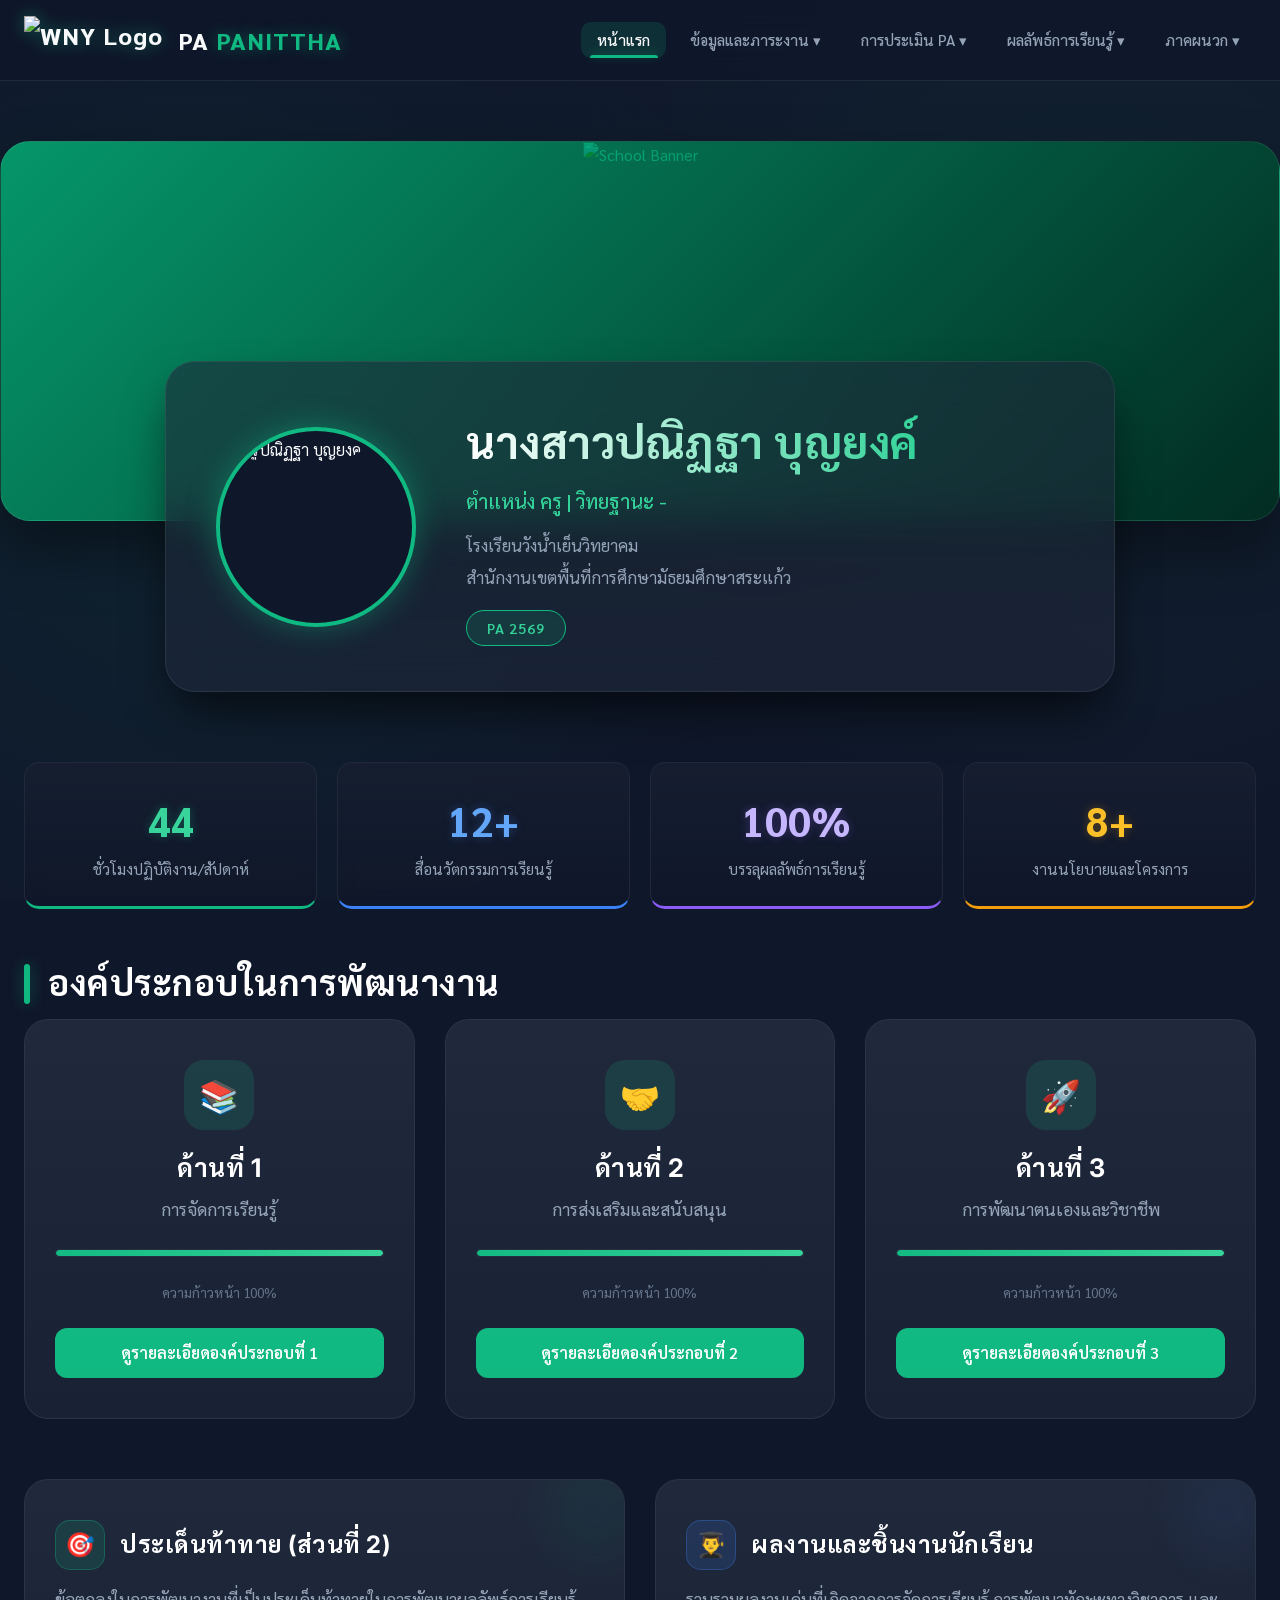
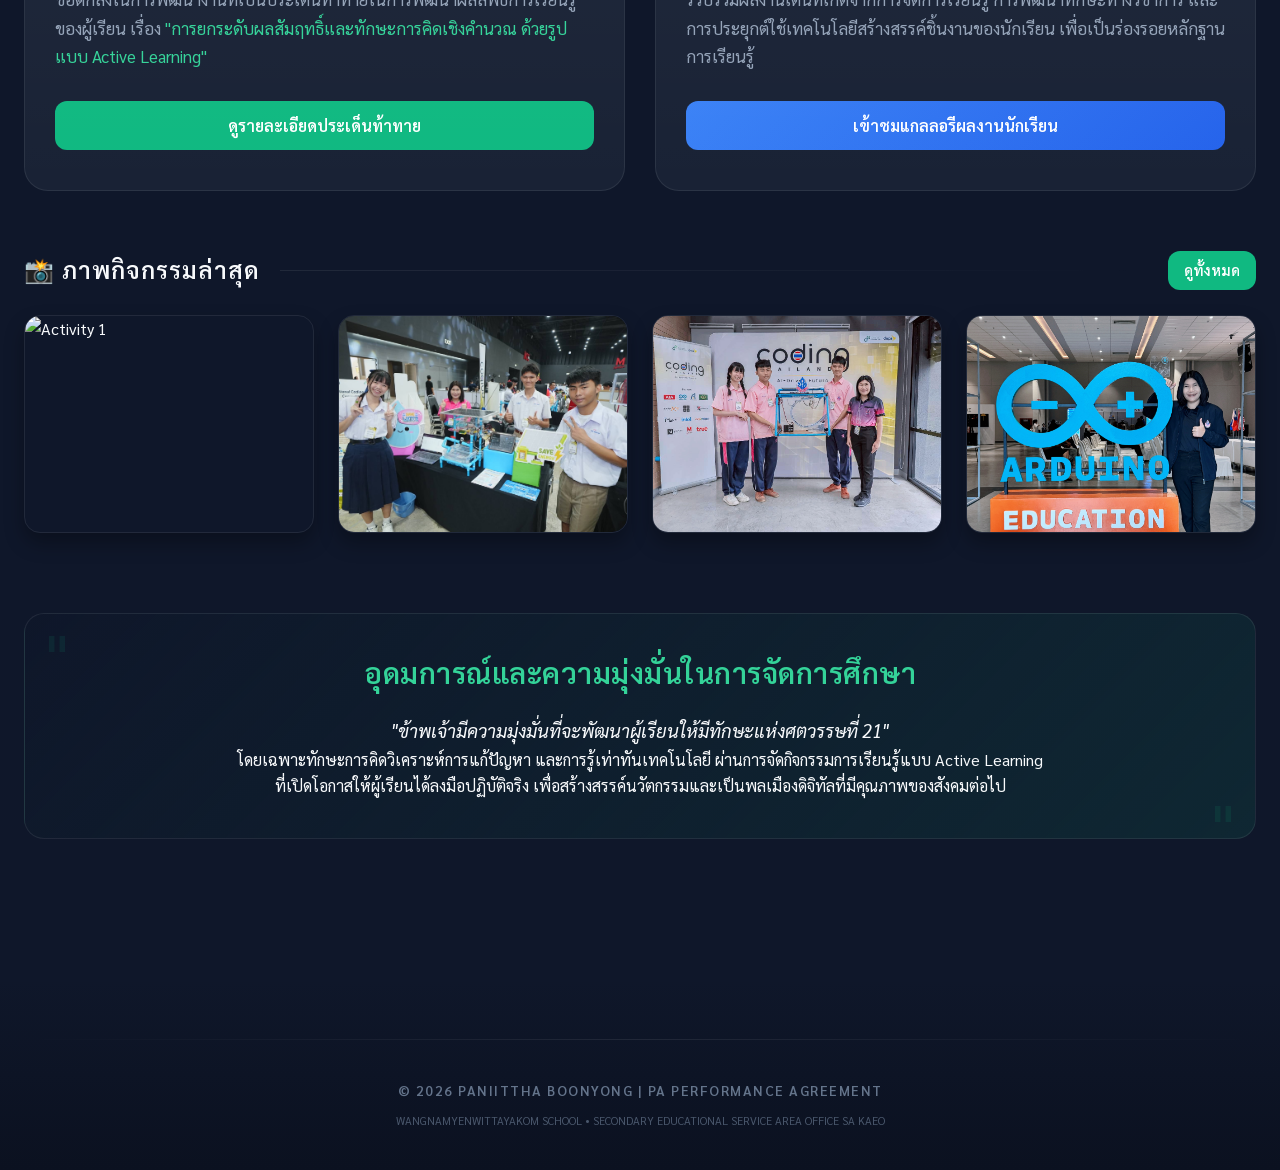
==== index.html @ 8911a947 "Update index.html" ====
<!DOCTYPE html>
<html lang="th">
<head>
    <meta charset="UTF-8">
    <meta name="viewport" content="width=device-width, initial-scale=1.0">
    <title>PA | PANITTHA - หน้าแรก</title>
    <link rel="icon" type="image/png" href="https://upload.wikimedia.org/wikipedia/commons/1/15/Wny-logo.png">
    <link rel="stylesheet" href="style.css">
    <!-- AOS Animation CSS -->
    <link href="https://unpkg.com/aos@2.3.1/dist/aos.css" rel="stylesheet">
</head>
<body>
    <nav class="navbar">
        <div class="container nav-wrapper">
            <div class="logo">
                <img src="https://upload.wikimedia.org/wikipedia/commons/1/15/Wny-logo.png" alt="WNY Logo">
                <div style="line-height: 1.2;">
                    PA <span>PANITTHA</span>
                </div>
            </div>
            <ul class="nav-menu">
                <li><a href="index.html" class="active">หน้าแรก</a></li>
                <li class="dropdown">
                    <a href="#" >ข้อมูลและภาระงาน ▾</a>
                    <div class="dropdown-content">
                        <a href="profile.html" >ข้อมูลทั่วไป</a>
                        <a href="workload.html" >ภาระงานตาม ก.ค.ศ.</a>
                    </div>
                </li>
                <li class="dropdown">
                    <a href="#" >การประเมิน PA ▾</a>
                    <div class="dropdown-content">
                        <a href="part1.html" >องค์ประกอบที่ 1 (การจัดการเรียนรู้)</a>
                        <a href="part2.html" >องค์ประกอบที่ 2 (การส่งเสริมฯ)</a>
                        <a href="part3.html" >องค์ประกอบที่ 3 (การพัฒนาตนเอง)</a>
                        <a href="challenge.html" >ประเด็นท้าทาย (ส่วนที่ 2)</a>
                    </div>
                </li>
                <li class="dropdown">
                    <a href="#" >ผลลัพธ์การเรียนรู้ ▾</a>
                    <div class="dropdown-content">
                        <a href="innovation.html" >สื่อและนวัตกรรม</a>
                        <a href="students.html" >ผลงานนักเรียน</a>
                    </div>
                </li>
                <li class="dropdown">
                    <a href="#" >ภาคผนวก ▾</a>
                    <div class="dropdown-content">
                        <a href="activities.html" >ภาพกิจกรรม</a>
                        <a href="awards.html" >เกียรติบัตร</a>
                    </div>
                </li>
            </ul>
        </div>
    </nav>

    <div class="container hero">
        <div class="banner-container" data-aos="fade-down" data-aos-duration="1200">
            <img src="https://github.com/ktedu-krucode/KTPA-evaluation/blob/main/assets/images/PA1.jpg?raw=true" class="banner-img" alt="School Banner">
        </div>
        
        <div class="profile-header-card" data-aos="fade-up" data-aos-duration="1200" data-aos-delay="200">
            <div class="profile-img-container">
                <img src="https://github.com/ktedu-krucode/KTPA-evaluation/blob/main/assets/images/profile2.jpg?raw=true" alt="ครูปณิฏฐา บุญยงค์">
            </div>
            <div class="profile-text">
                <h1 style="line-height: 1.4; margin-bottom: 10px;">นางสาวปณิฏฐา บุญยงค์</h1>
                <p style="color: var(--primary-light); font-size: 1.25rem; font-weight: 500; margin-bottom: 15px;">ตำแหน่ง ครู | วิทยฐานะ -</p>
                <div style="display: flex; flex-direction: column; gap: 5px; color: var(--text-dim); font-size: 1.05rem;">
                    <p>โรงเรียนวังน้ำเย็นวิทยาคม</p>
                    <p>สำนักงานเขตพื้นที่การศึกษามัธยมศึกษาสระแก้ว</p>
                </div>
                <div style="margin-top: 25px;">
                    <span style="background: rgba(16, 185, 129, 0.15); padding: 8px 20px; border-radius: 30px; font-size: 0.9rem; font-weight: 600; color: var(--primary-light); border: 1px solid var(--primary); letter-spacing: 1px;">PA 2569</span>
                </div>
            </div>
        </div>
    </div>

    <!-- NEW SECTION: Statistics / At a Glance -->
    <div class="container" style="margin-top: -30px; margin-bottom: 50px; position: relative; z-index: 10;">
        <div style="display: grid; grid-template-columns: repeat(auto-fit, minmax(200px, 1fr)); gap: 20px;">
            <div class="card" data-aos="zoom-in" data-aos-delay="100" style="padding: 25px 20px; text-align: center; border-radius: 15px; background: rgba(15, 23, 42, 0.8); backdrop-filter: blur(10px); border-bottom: 3px solid var(--primary);">
                <div style="font-size: 2.5rem; font-weight: 700; color: var(--primary-light); margin-bottom: 5px; text-shadow: 0 0 10px rgba(16, 185, 129, 0.3);">44</div>
                <div style="color: var(--text-dim); font-size: 0.95rem;">ชั่วโมงปฏิบัติงาน/สัปดาห์</div>
            </div>
            <div class="card" data-aos="zoom-in" data-aos-delay="200" style="padding: 25px 20px; text-align: center; border-radius: 15px; background: rgba(15, 23, 42, 0.8); backdrop-filter: blur(10px); border-bottom: 3px solid #3b82f6;">
                <div style="font-size: 2.5rem; font-weight: 700; color: #60a5fa; margin-bottom: 5px; text-shadow: 0 0 10px rgba(59, 130, 246, 0.3);">12+</div>
                <div style="color: var(--text-dim); font-size: 0.95rem;">สื่อนวัตกรรมการเรียนรู้</div>
            </div>
            <div class="card" data-aos="zoom-in" data-aos-delay="300" style="padding: 25px 20px; text-align: center; border-radius: 15px; background: rgba(15, 23, 42, 0.8); backdrop-filter: blur(10px); border-bottom: 3px solid #8b5cf6;">
                <div style="font-size: 2.5rem; font-weight: 700; color: #c4b5fd; margin-bottom: 5px; text-shadow: 0 0 10px rgba(139, 92, 246, 0.3);">100%</div>
                <div style="color: var(--text-dim); font-size: 0.95rem;">บรรลุผลลัพธ์การเรียนรู้</div>
            </div>
            <div class="card" data-aos="zoom-in" data-aos-delay="400" style="padding: 25px 20px; text-align: center; border-radius: 15px; background: rgba(15, 23, 42, 0.8); backdrop-filter: blur(10px); border-bottom: 3px solid #f59e0b;">
                <div style="font-size: 2.5rem; font-weight: 700; color: #fbbf24; margin-bottom: 5px; text-shadow: 0 0 10px rgba(245, 158, 11, 0.3);">8+</div>
                <div style="color: var(--text-dim); font-size: 0.95rem;">งานนโยบายและโครงการ</div>
            </div>
        </div>
    </div>

    <main class="container" style="padding-bottom: 60px;">
        <h2 class="section-title" data-aos="fade-right">องค์ประกอบในการพัฒนางาน</h2>
        <div style="display: grid; grid-template-columns: repeat(auto-fit, minmax(320px, 1fr)); gap: 30px;">
            <div class="card" data-aos="fade-up" data-aos-delay="100" style="text-align: center; padding: 40px 30px;">
                <div style="width: 70px; height: 70px; background: rgba(16, 185, 129, 0.15); border-radius: 20px; display: flex; align-items: center; justify-content: center; margin: 0 auto 20px auto; color: var(--primary-light); font-size: 2rem;">
                    📚
                </div>
                <h3 style="font-size: 1.6rem; color: #fff; margin-bottom: 10px;">ด้านที่ 1</h3>
                <p style="color: var(--text-dim); font-size: 1.1rem;">การจัดการเรียนรู้</p>
                <div style="margin: 25px 0; height: 8px; background: rgba(15, 23, 42, 0.8); border-radius: 10px; overflow: hidden; border: 1px solid var(--glass-border);">
                    <div style="width: 100%; height: 100%; background: linear-gradient(90deg, var(--primary), var(--primary-light)); border-radius: 10px;"></div>
                </div>
                <p style="font-size: 0.85rem; color: var(--text-muted); margin-bottom: 25px;">ความก้าวหน้า 100%</p>
                <a href="part1.html" class="btn" style="width: 100%;">ดูรายละเอียดองค์ประกอบที่ 1</a>
            </div>
            
            <div class="card" data-aos="fade-up" data-aos-delay="200" style="text-align: center; padding: 40px 30px;">
                <div style="width: 70px; height: 70px; background: rgba(16, 185, 129, 0.15); border-radius: 20px; display: flex; align-items: center; justify-content: center; margin: 0 auto 20px auto; color: var(--primary-light); font-size: 2rem;">
                    🤝
                </div>
                <h3 style="font-size: 1.6rem; color: #fff; margin-bottom: 10px;">ด้านที่ 2</h3>
                <p style="color: var(--text-dim); font-size: 1.1rem;">การส่งเสริมและสนับสนุน</p>
                <div style="margin: 25px 0; height: 8px; background: rgba(15, 23, 42, 0.8); border-radius: 10px; overflow: hidden; border: 1px solid var(--glass-border);">
                    <div style="width: 100%; height: 100%; background: linear-gradient(90deg, var(--primary), var(--primary-light)); border-radius: 10px;"></div>
                </div>
                <p style="font-size: 0.85rem; color: var(--text-muted); margin-bottom: 25px;">ความก้าวหน้า 100%</p>
                <a href="part2.html" class="btn" style="width: 100%;">ดูรายละเอียดองค์ประกอบที่ 2</a>
            </div>
            
            <div class="card" data-aos="fade-up" data-aos-delay="300" style="text-align: center; padding: 40px 30px;">
                <div style="width: 70px; height: 70px; background: rgba(16, 185, 129, 0.15); border-radius: 20px; display: flex; align-items: center; justify-content: center; margin: 0 auto 20px auto; color: var(--primary-light); font-size: 2rem;">
                    🚀
                </div>
                <h3 style="font-size: 1.6rem; color: #fff; margin-bottom: 10px;">ด้านที่ 3</h3>
                <p style="color: var(--text-dim); font-size: 1.1rem;">การพัฒนาตนเองและวิชาชีพ</p>
                <div style="margin: 25px 0; height: 8px; background: rgba(15, 23, 42, 0.8); border-radius: 10px; overflow: hidden; border: 1px solid var(--glass-border);">
                    <div style="width: 100%; height: 100%; background: linear-gradient(90deg, var(--primary), var(--primary-light)); border-radius: 10px;"></div>
                </div>
                <p style="font-size: 0.85rem; color: var(--text-muted); margin-bottom: 25px;">ความก้าวหน้า 100%</p>
                <a href="part3.html" class="btn" style="width: 100%;">ดูรายละเอียดองค์ประกอบที่ 3</a>
            </div>
        </div>

        <!-- NEW SECTION: Challenge Issue & Student Works -->
        <div style="margin-top: 60px;">
            <div style="display: grid; grid-template-columns: repeat(auto-fit, minmax(350px, 1fr)); gap: 30px;">
                
                <div class="card" data-aos="fade-right" data-aos-delay="100" style="padding: 40px 30px; display: flex; flex-direction: column; position: relative; overflow: hidden;">
                    <!-- Decorative element -->
                    <div style="position: absolute; top: -20px; right: -20px; width: 100px; height: 100px; background: rgba(16, 185, 129, 0.05); border-radius: 50%; filter: blur(20px);"></div>
                    
                    <h3 style="font-size: 1.5rem; color: #fff; margin-bottom: 15px; display: flex; align-items: center; gap: 15px;">
                        <span style="background: rgba(16, 185, 129, 0.15); width: 50px; height: 50px; display: flex; align-items: center; justify-content: center; border-radius: 15px; color: var(--primary-light); font-size: 1.5rem; border: 1px solid rgba(16, 185, 129, 0.3);">🎯</span> 
                        ประเด็นท้าทาย (ส่วนที่ 2)
                    </h3>
                    <p style="color: var(--text-dim); font-size: 1.05rem; line-height: 1.7; margin-bottom: 30px; flex-grow: 1;">
                        ข้อตกลงในการพัฒนางานที่เป็นประเด็นท้าทายในการพัฒนาผลลัพธ์การเรียนรู้ของผู้เรียน เรื่อง <span style="color: var(--primary-light);">"การยกระดับผลสัมฤทธิ์และทักษะการคิดเชิงคำนวณ ด้วยรูปแบบ Active Learning"</span>
                    </p>
                    <a href="challenge.html" class="btn" style="width: 100%; text-align: center; padding: 12px; font-size: 1rem;">ดูรายละเอียดประเด็นท้าทาย</a>
                </div>

                <div class="card" data-aos="fade-left" data-aos-delay="200" style="padding: 40px 30px; display: flex; flex-direction: column; position: relative; overflow: hidden;">
                    <!-- Decorative element -->
                    <div style="position: absolute; top: -20px; right: -20px; width: 100px; height: 100px; background: rgba(59, 130, 246, 0.05); border-radius: 50%; filter: blur(20px);"></div>
                    
                    <h3 style="font-size: 1.5rem; color: #fff; margin-bottom: 15px; display: flex; align-items: center; gap: 15px;">
                        <span style="background: rgba(59, 130, 246, 0.15); width: 50px; height: 50px; display: flex; align-items: center; justify-content: center; border-radius: 15px; color: #60a5fa; font-size: 1.5rem; border: 1px solid rgba(59, 130, 246, 0.3);">👨‍🎓</span> 
                        ผลงานและชิ้นงานนักเรียน
                    </h3>
                    <p style="color: var(--text-dim); font-size: 1.05rem; line-height: 1.7; margin-bottom: 30px; flex-grow: 1;">
                        รวบรวมผลงานเด่นที่เกิดจากการจัดการเรียนรู้ การพัฒนาทักษะทางวิชาการ และการประยุกต์ใช้เทคโนโลยีสร้างสรรค์ชิ้นงานของนักเรียน เพื่อเป็นร่องรอยหลักฐานการเรียนรู้
                    </p>
                    <a href="students.html" class="btn" style="width: 100%; text-align: center; padding: 12px; font-size: 1rem; background: linear-gradient(135deg, #3b82f6, #2563eb);">เข้าชมแกลลอรีผลงานนักเรียน</a>
                </div>

            </div>
        </div>
        <!-- NEW SECTION: Image Showcase -->
        <div class="image-showcase" style="margin-top: 60px;">
            <div class="showcase-header" data-aos="fade-right" style="display: flex; align-items: center; justify-content: space-between; gap: 20px;">
                <h3 class="showcase-title" style="font-size: 1.5rem; white-space: nowrap; margin-bottom: 0;">📸 ภาพกิจกรรมล่าสุด</h3>
                <div class="title-line" style="flex-grow: 1;"></div>
                <a href="activities.html" class="btn" style="padding: 8px 16px; font-size: 0.9rem; white-space: nowrap;">ดูทั้งหมด</a>
            </div>
            <div class="image-grid-outside" style="margin-top: 25px;">
                <div class="image-box" data-aos="zoom-in" data-aos-delay="100" onclick="window.location.href='activities.html'">
                    <img src="assets/image/3.30.jpg" alt="Activity 1">
                    <div class="image-overlay">
                        <span>ดูรูปภาพ</span>
                    </div>
                </div>
                <div class="image-box" data-aos="zoom-in" data-aos-delay="200" onclick="window.location.href='activities.html'">
                    <img src="assets/image/CODING.jpg" alt="Activity 2">
                    <div class="image-overlay">
                        <span>ดูรูปภาพ</span>
                    </div>
                </div>
                <div class="image-box" data-aos="zoom-in" data-aos-delay="300" onclick="window.location.href='activities.html'">
                    <img src="assets/image/3.31.jpg" alt="Activity 3">
                    <div class="image-overlay">
                        <span>ดูรูปภาพ</span>
                    </div>
                </div>
                <div class="image-box" data-aos="zoom-in" data-aos-delay="400" onclick="window.location.href='activities.html'">
                    <img src="assets/image/3.102.jpg" alt="Activity 4">
                    <div class="image-overlay">
                        <span>ดูรูปภาพ</span>
                    </div>
                </div>
            </div>
        </div>

        <!-- NEW SECTION: Vision & Philosophy -->
        <div data-aos="fade-up" style="margin-top: 80px; padding: 40px; background: linear-gradient(135deg, rgba(15, 23, 42, 0.9), rgba(16, 185, 129, 0.1)); border-radius: 20px; border: 1px solid var(--glass-border); text-align: center; position: relative; overflow: hidden;">
            <div style="font-size: 4rem; color: rgba(16, 185, 129, 0.1); position: absolute; top: 10px; left: 20px; line-height: 1;">"</div>
            <h3 style="color: var(--primary-light); font-size: 1.8rem; margin-bottom: 20px; font-weight: 600;">อุดมการณ์และความมุ่งมั่นในการจัดการศึกษา</h3>
            <p style="color: var(--text-main); font-size: 1.15rem; line-height: 1.8; max-width: 800px; margin: 0 auto; font-style: italic;">
                "ข้าพเจ้ามีความมุ่งมั่นที่จะพัฒนาผู้เรียนให้มีทักษะแห่งศตวรรษที่ 21" </p>
            <p style="color: var(--text-main); font-size: 1.15rem; line-height: 1.8; max-width: 800px; margin: 0 auto; font-style: italic;"></p>
             โดยเฉพาะทักษะการคิดวิเคราะห์การแก้ปัญหา และการรู้เท่าทันเทคโนโลยี ผ่านการจัดกิจกรรมการเรียนรู้แบบ Active Learning </p>
            <p style="color: var(--text-main); font-size: 1.15rem; line-height: 1.8; max-width: 800px; margin: 0 auto; font-style: italic;"></p>
            ที่เปิดโอกาสให้ผู้เรียนได้ลงมือปฏิบัติจริง เพื่อสร้างสรรค์นวัตกรรมและเป็นพลเมืองดิจิทัลที่มีคุณภาพของสังคมต่อไป
            </p>
            <div style="font-size: 4rem; color: rgba(16, 185, 129, 0.1); position: absolute; bottom: -20px; right: 20px; line-height: 1;">"</div>
        </div>

    </main>

    <footer>
        <div class="container footer-content">
            <div class="footer-line"></div>
            <p class="copyright">© 2026 PANIITTHA BOONYONG | PA PERFORMANCE AGREEMENT</p>
            <p class="sub-footer">WANGNAMYENWITTAYAKOM SCHOOL • SECONDARY EDUCATIONAL SERVICE AREA OFFICE SA KAEO</p>
        </div>
    </footer>

    <script src="script.js"></script>
    <!-- AOS Animation JS -->
    <script src="https://unpkg.com/aos@2.3.1/dist/aos.js"></script>
    <script>
        document.addEventListener('DOMContentLoaded', function() {
            AOS.init({
                duration: 1000,
                once: true,
                offset: 50
            });
        });
    </script>
</body>

</html>
---- style.css ----
/* PA EXPERT SYSTEM - PREMIUM DESIGN STYLESHEET */
@import url("https://fonts.googleapis.com/css2?family=Sarabun:wght@300;400;500;600;700&family=Inter:wght@400;500;600;700&display=swap");

:root {
  --primary: #10b981;
  --primary-light: #34d399;
  --primary-dark: #059669;
  --primary-glow: rgba(16, 185, 129, 0.4);
  --dark-bg: #0f172a;
  --darker-bg: #0b1120;
  --card-bg: rgba(30, 41, 59, 0.7);
  --card-bg-hover: rgba(30, 41, 59, 0.9);
  --glass-border: rgba(255, 255, 255, 0.08);
  --glass-border-hover: rgba(16, 185, 129, 0.3);
  --text-main: #f8fafc;
  --text-dim: #94a3b8;
  --text-muted: #64748b;
  --transition: all 0.4s cubic-bezier(0.4, 0, 0.2, 1);
}

* {
  margin: 0;
  padding: 0;
  box-sizing: border-box;
}

body {
  background-color: var(--dark-bg);
  color: var(--text-main);
  font-family: "Sarabun", "Inter", sans-serif;
  line-height: 1.6;
  overflow-x: hidden;
  background-image:
    radial-gradient(
      circle at 15% 50%,
      rgba(16, 185, 129, 0.08) 0%,
      transparent 50%
    ),
    radial-gradient(
      circle at 85% 30%,
      rgba(52, 211, 153, 0.06) 0%,
      transparent 50%
    );
  background-attachment: fixed;
}

.container {
  max-width: 1280px;
  margin: 0 auto;
  padding: 0 24px;
}

/* Typography Enhancements */
h1,
h2,
h3,
h4,
h5,
h6 {
  font-family: "Inter", "Sarabun", sans-serif;
  font-weight: 700;
  line-height: 1.4;
  letter-spacing: 0.5px;
}

/* Navbar Premium Glassmorphism */
.navbar {
  background: rgba(15, 23, 42, 0.75);
  backdrop-filter: blur(16px);
  -webkit-backdrop-filter: blur(16px);
  border-bottom: 1px solid var(--glass-border);
  position: sticky;
  top: 0;
  z-index: 1000;
  padding: 1rem 0;
  transition: var(--transition);
}

.navbar.scrolled {
  padding: 0.7rem 0;
  background: rgba(11, 17, 32, 0.9);
  box-shadow: 0 4px 30px rgba(0, 0, 0, 0.3);
}

.nav-wrapper {
  display: flex;
  justify-content: space-between;
  align-items: center;
}

.logo {
  font-size: 1.5rem;
  font-weight: 800;
  letter-spacing: 1px;
  display: flex;
  align-items: center;
  gap: 15px;
  cursor: pointer;
}

.logo span {
  color: var(--primary);
  text-shadow: 0 0 15px var(--primary-glow);
}

.logo img {
  height: 48px;
  width: auto;
  filter: drop-shadow(0 0 8px var(--primary-glow));
  transition: transform 0.5s cubic-bezier(0.34, 1.56, 0.64, 1);
}

.logo:hover img {
  transform: scale(1.1) rotate(5deg);
}

.nav-menu {
  display: flex;
  list-style: none;
  gap: 8px;
}

.nav-menu a {
  color: var(--text-dim);
  text-decoration: none;
  font-size: 0.95rem;
  font-weight: 500;
  padding: 8px 16px;
  border-radius: 10px;
  transition: var(--transition);
  position: relative;
}

.nav-menu a:hover,
.nav-menu a.active {
  color: var(--text-main);
  background: rgba(16, 185, 129, 0.15);
}

.nav-menu a.active::after {
  content: "";
  position: absolute;
  bottom: 0;
  left: 10%;
  width: 80%;
  height: 3px;
  background: var(--primary);
  border-radius: 3px 3px 0 0;
  box-shadow: 0 -2px 10px var(--primary-glow);
}

/* Premium Dropdown */
.dropdown {
  position: relative;
}
.dropdown-content {
  visibility: hidden;
  opacity: 0;
  position: absolute;
  top: 120%;
  left: 50%;
  transform: translateX(-50%) translateY(10px);
  background: rgba(15, 23, 42, 0.95);
  backdrop-filter: blur(20px);
  min-width: 280px;
  border-radius: 16px;
  border: 1px solid var(--glass-border);
  box-shadow: 0 20px 40px rgba(0, 0, 0, 0.6);
  padding: 12px;
  transition: var(--transition);
  z-index: 100;
}

.dropdown:hover .dropdown-content {
  visibility: visible;
  opacity: 1;
  transform: translateX(-50%) translateY(0);
}

.dropdown-content a {
  display: block;
  padding: 12px 16px;
  margin-bottom: 4px;
  border-radius: 8px;
  color: var(--text-dim);
}

.dropdown-content a:last-child {
  margin-bottom: 0;
}

/* Hero Section */
.hero {
  padding: 60px 0 100px;
  text-align: center;
}
.banner-container {
  width: 100%;
  height: 380px;
  border-radius: 30px;
  background: linear-gradient(135deg, #059669 0%, #022c22 100%);
  margin-bottom: -160px;
  overflow: hidden;
  position: relative;
  border: 1px solid var(--glass-border);
  box-shadow: 0 30px 60px rgba(0, 0, 0, 0.4);
}
.banner-img {
  width: 100%;
  height: 100%;
  object-fit: cover;
  opacity: 0.5;
  mix-blend-mode: overlay;
  transition: transform 10s ease;
}
.banner-container:hover .banner-img {
  transform: scale(1.05);
}

.profile-header-card {
  background: rgba(30, 41, 59, 0.6);
  backdrop-filter: blur(24px);
  -webkit-backdrop-filter: blur(24px);
  border: 1px solid var(--glass-border);
  border-radius: 30px;
  padding: 50px;
  display: flex;
  align-items: center;
  gap: 50px;
  box-shadow: 0 25px 50px -12px rgba(0, 0, 0, 0.7);
  max-width: 950px;
  margin: 0 auto;
  position: relative;
  text-align: left;
  transition: var(--transition);
}

.profile-header-card:hover {
  border-color: var(--glass-border-hover);
  box-shadow: 0 30px 60px -10px rgba(16, 185, 129, 0.2);
}

.profile-img-container {
  width: 200px;
  height: 200px;
  border-radius: 50%;
  border: 4px solid var(--primary);
  padding: 6px;
  overflow: hidden;
  flex-shrink: 0;
  box-shadow: 0 0 30px var(--primary-glow);
  background: var(--dark-bg);
}
.profile-img-container img {
  width: 100%;
  height: 100%;
  object-fit: cover;
  border-radius: 50%;
}

.profile-text h1 {
  font-size: 2.8rem;
  background: linear-gradient(to right, #fff, var(--primary-light));
  -webkit-background-clip: text;
  -webkit-text-fill-color: transparent;
  margin-bottom: 5px;
}

/* Universal Cards & Grid */
.section-title {
  font-size: 2.2rem;
  margin-bottom: 10px;
  position: relative;
  padding-left: 24px;
  color: #fff;
  display: flex;
  flex-direction: column;
}

.section-title::before {
  content: "";
  position: absolute;
  left: 0;
  top: 5px;
  width: 6px;
  height: 40px;
  background: var(--primary);
  border-radius: 10px;
  box-shadow: 0 0 15px var(--primary-glow);
}

.card {
  background: var(--card-bg);
  border: 1px solid var(--glass-border);
  border-radius: 24px;
  padding: 35px;
  transition: var(--transition);
  height: 100%;
  position: relative;
  overflow: hidden;
}

.card::before {
  content: "";
  position: absolute;
  top: 0;
  left: 0;
  width: 100%;
  height: 100%;
  background: linear-gradient(
    180deg,
    rgba(255, 255, 255, 0.03) 0%,
    transparent 100%
  );
  pointer-events: none;
}

.card:hover {
  background: var(--card-bg-hover);
  border-color: var(--primary-light);
  transform: translateY(-8px);
  box-shadow:
    0 20px 40px rgba(0, 0, 0, 0.5),
    0 0 20px rgba(16, 185, 129, 0.1);
}

.btn {
  display: inline-block;
  background: var(--primary);
  color: white;
  text-decoration: none;
  padding: 12px 28px;
  border-radius: 12px;
  font-weight: 600;
  transition: var(--transition);
  border: none;
  cursor: pointer;
  text-align: center;
}

.btn:hover {
  background: var(--primary-light);
  transform: translateY(-3px);
  box-shadow: 0 10px 20px rgba(16, 185, 129, 0.3);
}

/* Indicators (Part 1, 2, 3) */
.page-content {
  padding: 60px 0;
}
.content-header {
  margin-bottom: 50px;
  text-align: left;
}
.section-subtitle {
  color: var(--primary-light);
  font-size: 1.15rem;
  margin-top: 10px;
  font-weight: 500;
  letter-spacing: 0.5px;
  line-height: 1.6;
}

.indicator-item {
  margin-bottom: 60px;
}

.card-header {
  display: flex;
  align-items: center;
  gap: 24px;
  margin-bottom: 30px;
}
.indicator-number {
  background: linear-gradient(135deg, var(--primary), var(--primary-dark));
  color: white;
  width: 60px;
  height: 60px;
  border-radius: 16px;
  display: flex;
  align-items: center;
  justify-content: center;
  font-weight: 800;
  font-size: 1.5rem;
  flex-shrink: 0;
  box-shadow: 0 10px 20px var(--primary-glow);
}
.header-text h3 {
  font-size: 1.6rem;
  color: #fff;
  margin-bottom: 8px;
  letter-spacing: 0.5px;
  line-height: 1.4;
}
.status-tag {
  font-size: 0.8rem;
  background: rgba(16, 185, 129, 0.15);
  color: var(--primary-light);
  padding: 4px 12px;
  border-radius: 20px;
  display: inline-block;
  border: 1px solid rgba(16, 185, 129, 0.3);
  font-weight: 600;
  letter-spacing: 0.5px;
}

.content-grid {
  display: grid;
  grid-template-columns: 1fr 1fr;
  gap: 30px;
  margin-bottom: 30px;
}
.content-box {
  background: rgba(15, 23, 42, 0.4);
  padding: 24px;
  border-radius: 16px;
  border: 1px solid var(--glass-border);
}
.content-box label {
  display: block;
  color: var(--primary-light);
  font-weight: 700;
  font-size: 0.9rem;
  text-transform: uppercase;
  margin-bottom: 12px;
  letter-spacing: 1px;
  display: flex;
  align-items: center;
  gap: 8px;
}
.content-box label:not(:first-child) {
  margin-top: 1.5rem;
}
.content-box label::before {
  content: "";
  width: 8px;
  height: 8px;
  border-radius: 50%;
  background: var(--primary);
  box-shadow: 0 0 8px var(--primary);
}
.content-box p {
  color: var(--text-dim);
  text-align: justify;
  font-size: 1rem;
  line-height: 1.8;
  letter-spacing: 0.3px;
}

.card-footer {
  border-top: 1px solid var(--glass-border);
  padding-top: 30px;
  display: flex;
  justify-content: space-between;
  align-items: center;
}
.result-info {
  max-width: 70%;
}
.result-info label {
  color: var(--text-main);
  font-size: 1.1rem;
  font-weight: 700;
  margin-bottom: 8px;
  display: block;
}
.result-info p {
  color: var(--text-dim);
}

.btn-evidence {
  background: transparent;
  color: var(--primary-light);
  text-decoration: none;
  padding: 12px 24px;
  border-radius: 12px;
  font-weight: 600;
  transition: var(--transition);
  display: inline-block;
  border: 2px solid var(--primary);
}
.btn-evidence:hover {
  background: var(--primary);
  color: white;
  transform: translateY(-3px);
  box-shadow: 0 10px 20px rgba(16, 185, 129, 0.3);
}

/* Image Grids */
.image-showcase {
  margin-top: 40px;
}
.showcase-header {
  display: flex;
  align-items: center;
  gap: 20px;
  margin-bottom: 24px;
}
.showcase-title {
  font-size: 1rem;
  color: var(--text-main);
  font-weight: 600;
  text-transform: uppercase;
  white-space: nowrap;
  letter-spacing: 1px;
}
.title-line {
  height: 1px;
  background: linear-gradient(90deg, var(--glass-border), transparent);
  width: 100%;
}

.image-grid-outside {
  display: grid;
  grid-template-columns: repeat(auto-fill, minmax(250px, 1fr));
  gap: 24px;
}
.image-box {
  position: relative;
  border-radius: 16px;
  overflow: hidden;
  border: 1px solid var(--glass-border);
  aspect-ratio: 4/3;
  cursor: pointer;
  box-shadow: 0 10px 20px rgba(0, 0, 0, 0.3);
}
.image-box img {
  width: 100%;
  height: 100%;
  object-fit: cover;
  transition: transform 0.6s cubic-bezier(0.4, 0, 0.2, 1);
}
.image-overlay {
  position: absolute;
  inset: 0;
  background: rgba(15, 23, 42, 0.7);
  display: flex;
  align-items: center;
  justify-content: center;
  opacity: 0;
  transition: var(--transition);
  backdrop-filter: blur(4px);
}
.image-overlay span {
  color: white;
  font-weight: 600;
  font-size: 1rem;
  border: 2px solid var(--primary);
  padding: 8px 20px;
  border-radius: 30px;
  transform: translateY(20px);
  transition: var(--transition);
}
.image-box:hover img {
  transform: scale(1.1);
}
.image-box:hover .image-overlay {
  opacity: 1;
}
.image-box:hover .image-overlay span {
  transform: translateY(0);
}

/* Workload Specific Styles */
.workload-summary-grid {
  display: grid;
  grid-template-columns: repeat(auto-fit, minmax(220px, 1fr));
  gap: 24px;
  margin-bottom: 50px;
}

.summary-card {
  background: rgba(30, 41, 59, 0.5);
  border: 1px solid var(--glass-border);
  padding: 30px 20px;
  border-radius: 24px;
  text-align: center;
  transition: var(--transition);
  backdrop-filter: blur(10px);
}

.summary-card:hover {
  transform: translateY(-8px);
  border-color: var(--primary-light);
  box-shadow: 0 20px 40px rgba(0, 0, 0, 0.4);
}

.summary-card.highlight {
  background: linear-gradient(
    135deg,
    rgba(16, 185, 129, 0.15),
    rgba(5, 150, 105, 0.1)
  );
  border: 1px solid var(--primary);
  box-shadow: 0 0 30px rgba(16, 185, 129, 0.15);
}

.summary-label {
  display: block;
  font-size: 0.9rem;
  color: var(--text-dim);
  margin-bottom: 15px;
  font-weight: 600;
}
.summary-value {
  display: block;
  font-size: 3.5rem;
  font-weight: 800;
  color: var(--text-main);
  line-height: 1;
  margin-bottom: 5px;
  font-family: "Inter", sans-serif;
}
.summary-card.highlight .summary-value {
  color: var(--primary-light);
  text-shadow: 0 0 20px rgba(52, 211, 153, 0.4);
}
.summary-unit {
  font-size: 0.85rem;
  color: var(--text-muted);
  text-transform: uppercase;
  letter-spacing: 1px;
}

.workload-section {
  margin-bottom: 40px;
}

.card-body-flex {
  display: flex;
  gap: 40px;
  align-items: flex-start;
}
.table-container {
  flex: 1.6;
  width: 100%;
}

.side-image-container {
  flex: 1;
  border-radius: 20px;
  overflow: hidden;
  position: relative;
  box-shadow: 0 15px 30px rgba(0, 0, 0, 0.4);
}
.side-image-container img {
  width: 100%;
  height: 100%;
  object-fit: cover;
  display: block;
  transition: transform 0.8s ease;
}
.side-image-container:hover img {
  transform: scale(1.08);
}

/* Premium Tables */
table {
  width: 100%;
  margin-top: 10px;
  border-collapse: separate;
  border-spacing: 0;
  border-radius: 16px;
  overflow: hidden;
  background: rgba(15, 23, 42, 0.4);
  border: 1px solid var(--glass-border);
}

th {
  padding: 16px 20px;
  background: rgba(255, 255, 255, 0.03);
  color: var(--text-main);
  font-weight: 600;
  font-size: 0.95rem;
  text-align: left;
  border-bottom: 1px solid var(--glass-border);
}

td {
  padding: 16px 20px;
  font-size: 0.95rem;
  color: var(--text-dim);
  border-bottom: 1px solid rgba(255, 255, 255, 0.02);
  transition: var(--transition);
}

tr:hover td {
  background: rgba(255, 255, 255, 0.03);
  color: var(--text-main);
}
tr:last-child td {
  border-bottom: none;
}

.table-total {
  background: rgba(16, 185, 129, 0.08);
}
.table-total td {
  font-weight: 700;
  color: var(--primary-light);
  border-top: 2px solid var(--primary);
}

/* Lightbox Modal */
.lightbox {
  position: fixed;
  inset: 0;
  z-index: 2000;
  background: rgba(5, 8, 15, 0.95);
  backdrop-filter: blur(10px);
  display: flex;
  align-items: center;
  justify-content: center;
  opacity: 0;
  visibility: hidden;
  transition: var(--transition);
}
.lightbox.active {
  opacity: 1;
  visibility: visible;
}
.lightbox img {
  max-width: 90%;
  max-height: 90vh;
  border-radius: 12px;
  box-shadow: 0 25px 50px rgba(0, 0, 0, 0.8);
  transform: scale(0.9);
  transition: transform 0.4s cubic-bezier(0.34, 1.56, 0.64, 1);
}
.lightbox.active img {
  transform: scale(1);
}
.lightbox-close {
  position: absolute;
  top: 30px;
  right: 40px;
  color: white;
  font-size: 2.5rem;
  cursor: pointer;
  transition: var(--transition);
}
.lightbox-close:hover {
  color: var(--primary);
  transform: rotate(90deg);
}

/* Footer */
footer {
  padding: 60px 0 40px;
  text-align: center;
  margin-top: 80px;
  position: relative;
  background: linear-gradient(0deg, rgba(11, 17, 32, 1) 0%, transparent 100%);
}
.footer-line {
  height: 1px;
  width: 100%;
  background: linear-gradient(
    90deg,
    transparent,
    var(--glass-border),
    transparent
  );
  margin-bottom: 40px;
}
.copyright {
  font-size: 0.85rem;
  letter-spacing: 1.5px;
  color: var(--text-muted);
  text-transform: uppercase;
  font-weight: 600;
}
.sub-footer {
  font-size: 0.7rem;
  margin-top: 10px;
  color: var(--text-muted);
  opacity: 0.7;
}

/* Responsive */
@media (max-width: 992px) {
  .content-grid {
    grid-template-columns: 1fr;
  }
  .card-body-flex {
    flex-direction: column;
  }
  .side-image-container {
    width: 100%;
    aspect-ratio: 16/9;
  }
  .profile-header-card {
    flex-direction: column;
    text-align: center;
    gap: 30px;
    padding: 40px 20px;
  }
}
@media (max-width: 768px) {
  .nav-wrapper {
    flex-direction: column;
    gap: 15px;
  }
  .nav-menu {
    flex-wrap: wrap;
    justify-content: center;
  }
  .card-footer {
    flex-direction: column;
    align-items: flex-start;
    gap: 20px;
  }
  .result-info {
    max-width: 100%;
  }
  .hero {
    padding: 40px 0 80px;
  }
  .profile-img-container {
    width: 160px;
    height: 160px;
  }
  .profile-text h1 {
    font-size: 2.2rem;
  }
}
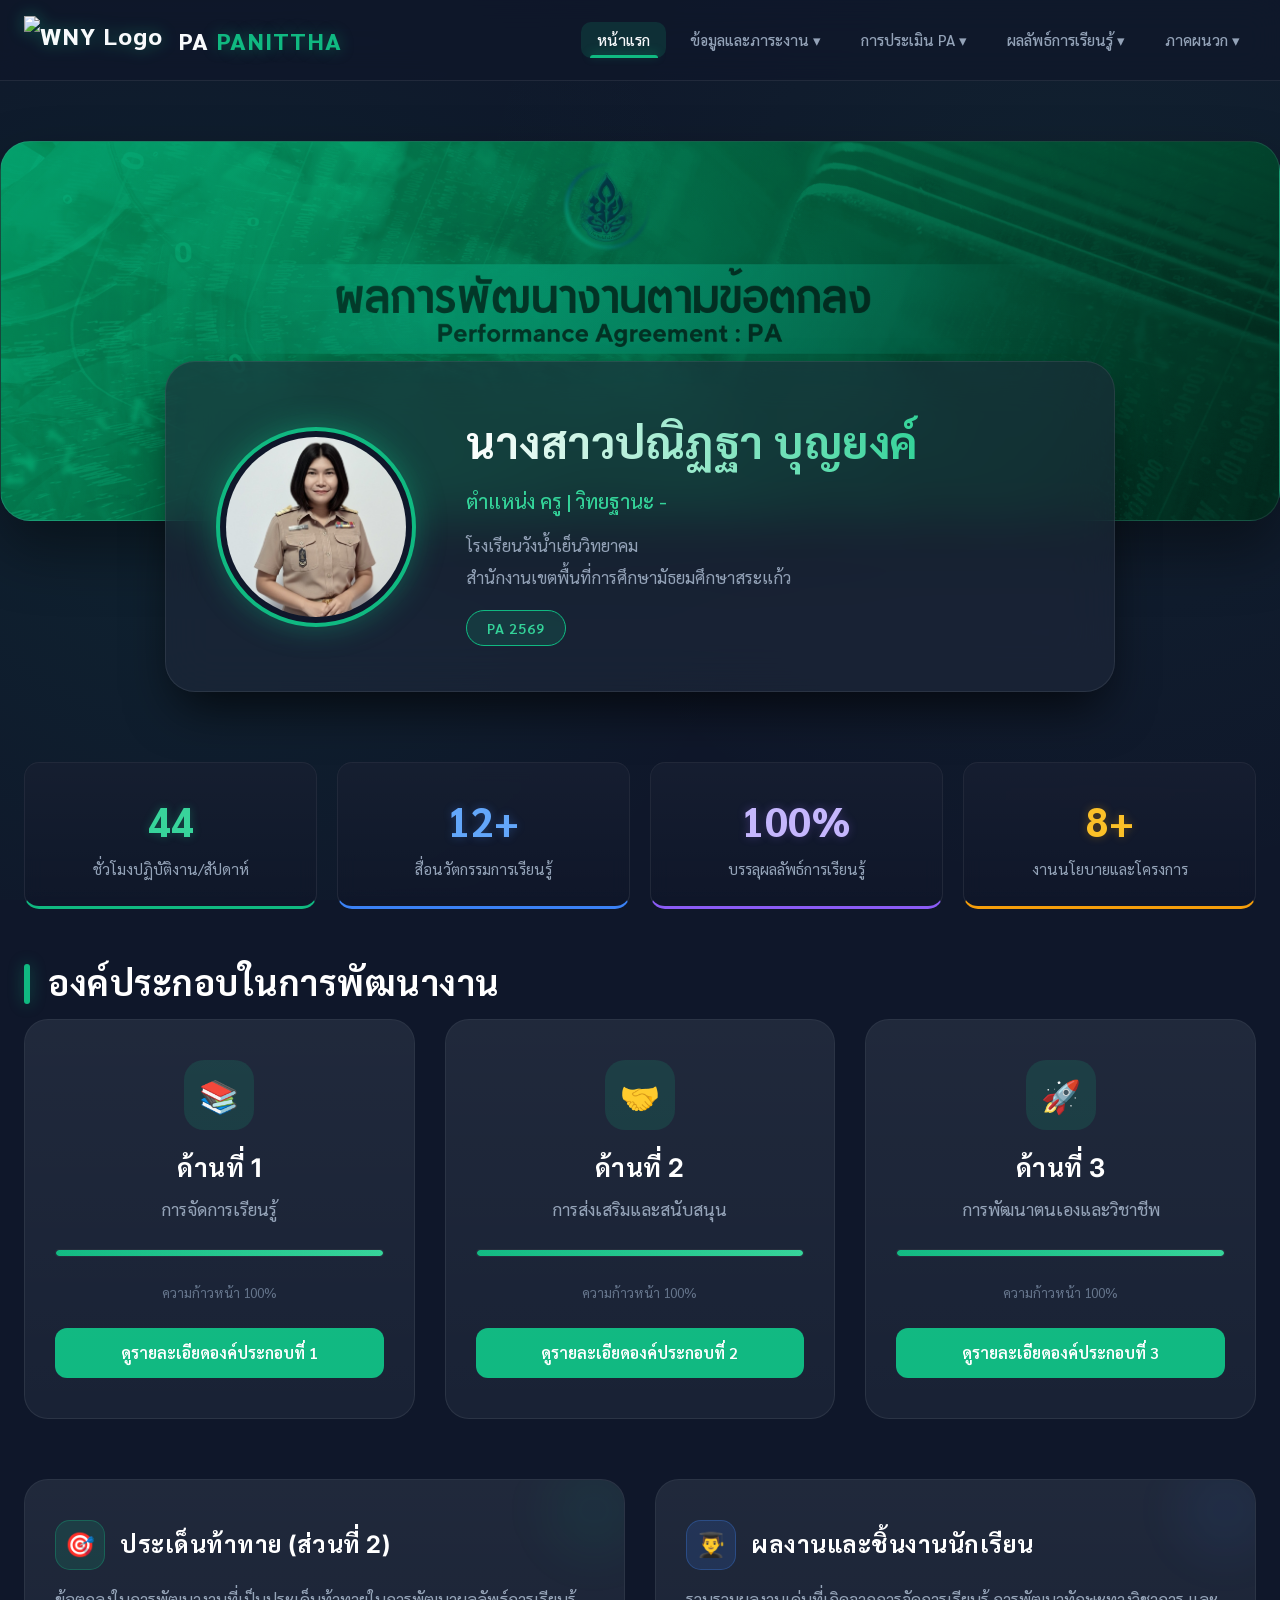
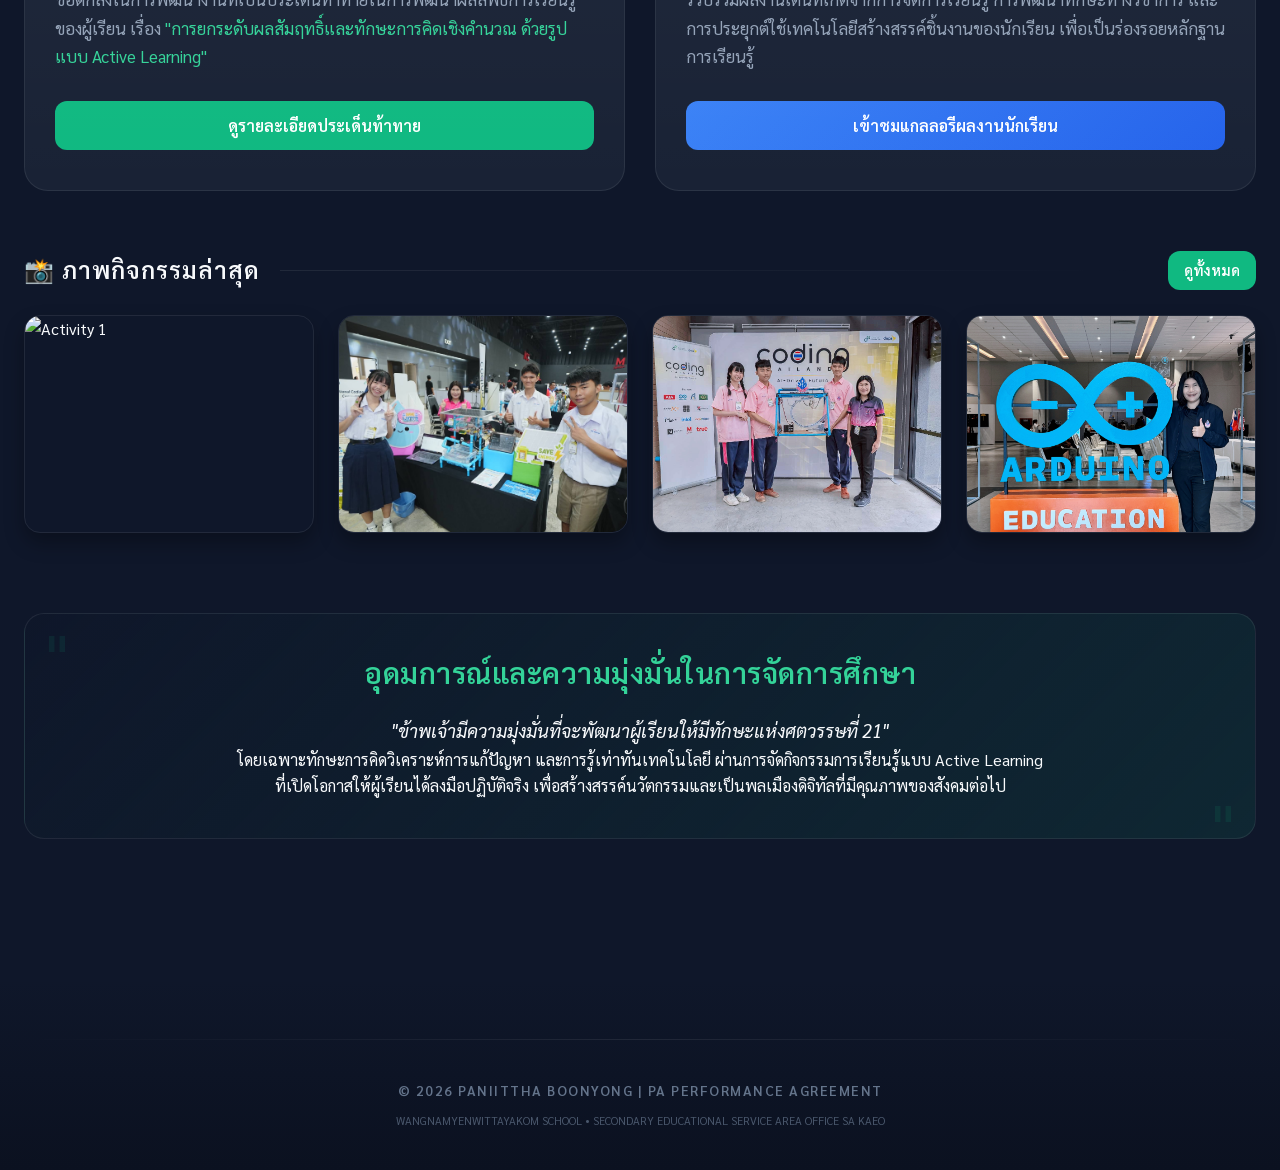
==== commit 5150c3ea: "Update index.html" ====
--- a/index.html
+++ b/index.html
@@ -56,12 +56,12 @@
 
     <div class="container hero">
         <div class="banner-container" data-aos="fade-down" data-aos-duration="1200">
-            <img src="https://github.com/ktedu-krucode/KTPA-evaluation/blob/main/assets/images/PA1.jpg?raw=true" class="banner-img" alt="School Banner">
+            <img src="assets/image/PA1.jpg" class="banner-img" alt="School Banner">
         </div>
         
         <div class="profile-header-card" data-aos="fade-up" data-aos-duration="1200" data-aos-delay="200">
             <div class="profile-img-container">
-                <img src="https://github.com/ktedu-krucode/KTPA-evaluation/blob/main/assets/images/profile2.jpg?raw=true" alt="ครูปณิฏฐา บุญยงค์">
+                <img src="assets/image/profile2.jpg" alt="ครูปณิฏฐา บุญยงค์">
             </div>
             <div class="profile-text">
                 <h1 style="line-height: 1.4; margin-bottom: 10px;">นางสาวปณิฏฐา บุญยงค์</h1>
@@ -250,3 +250,7 @@
 </body>
 
 </html>
+
+
+
+
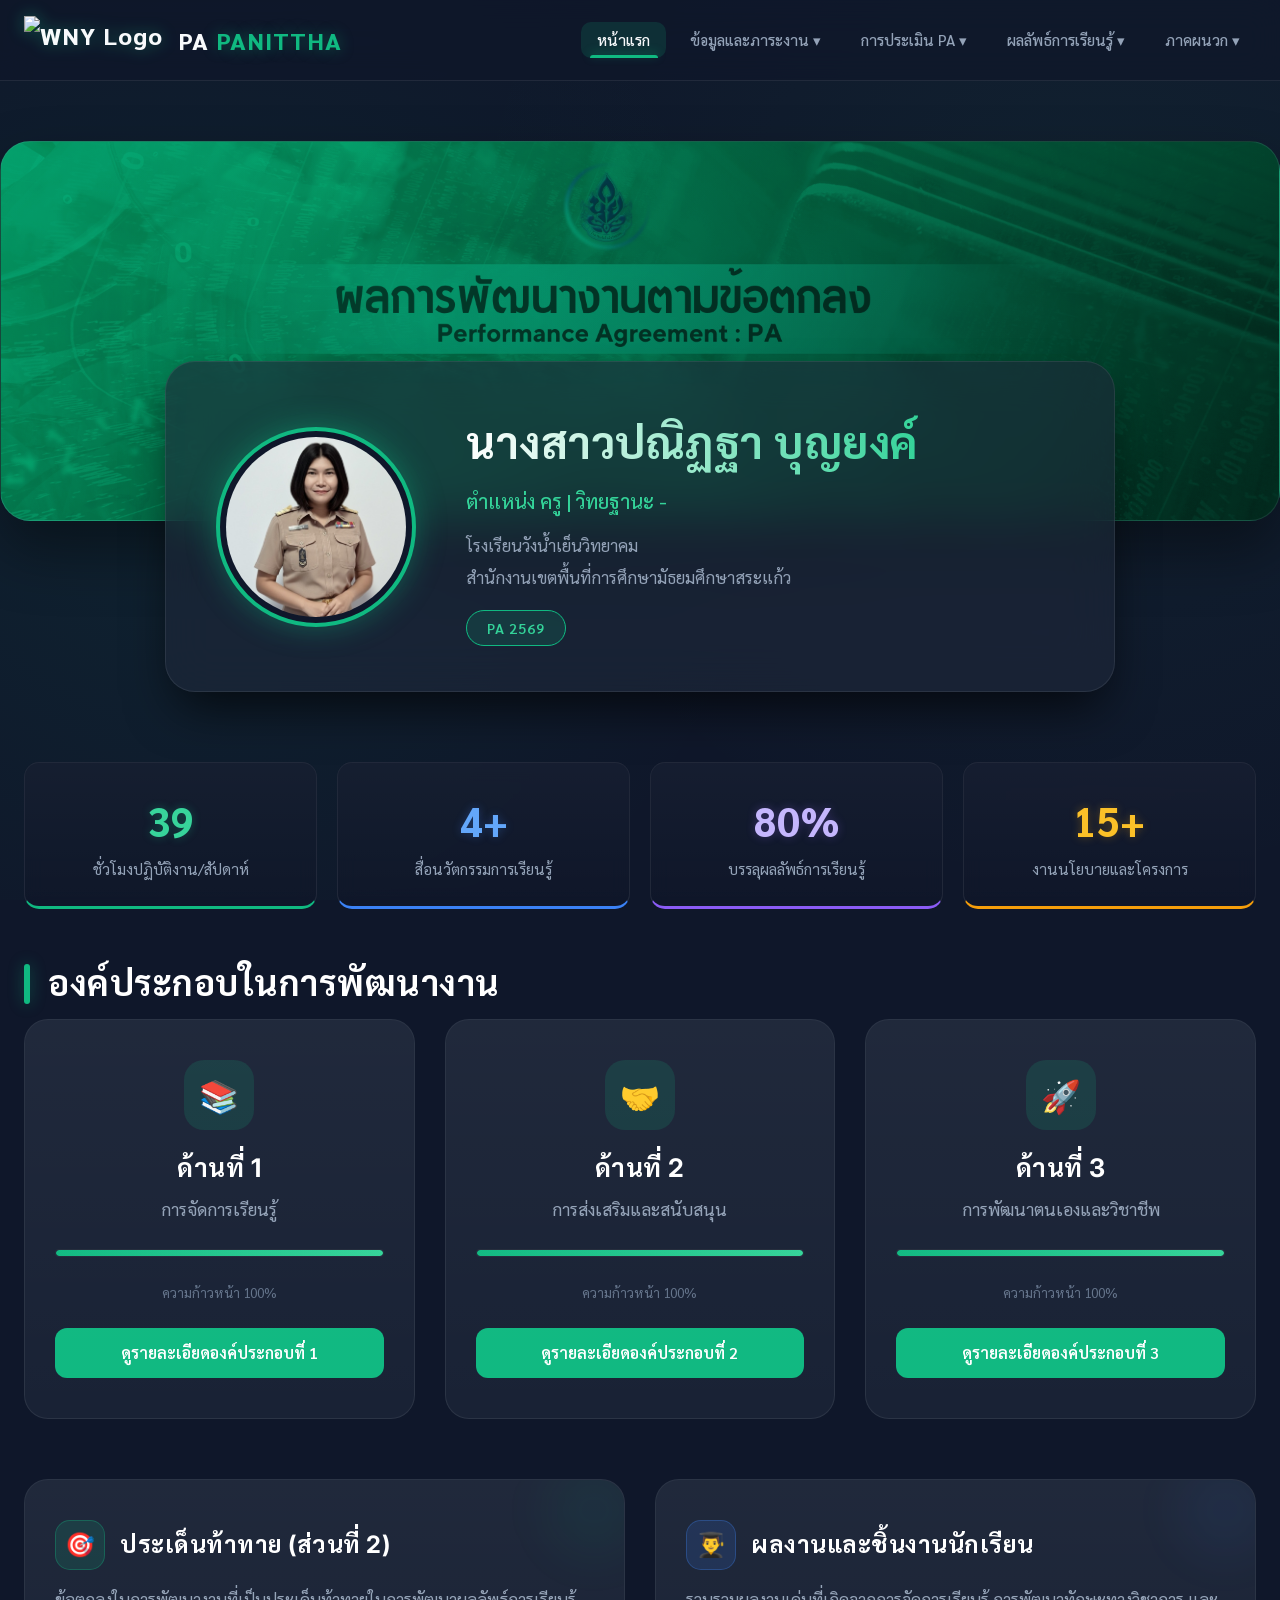
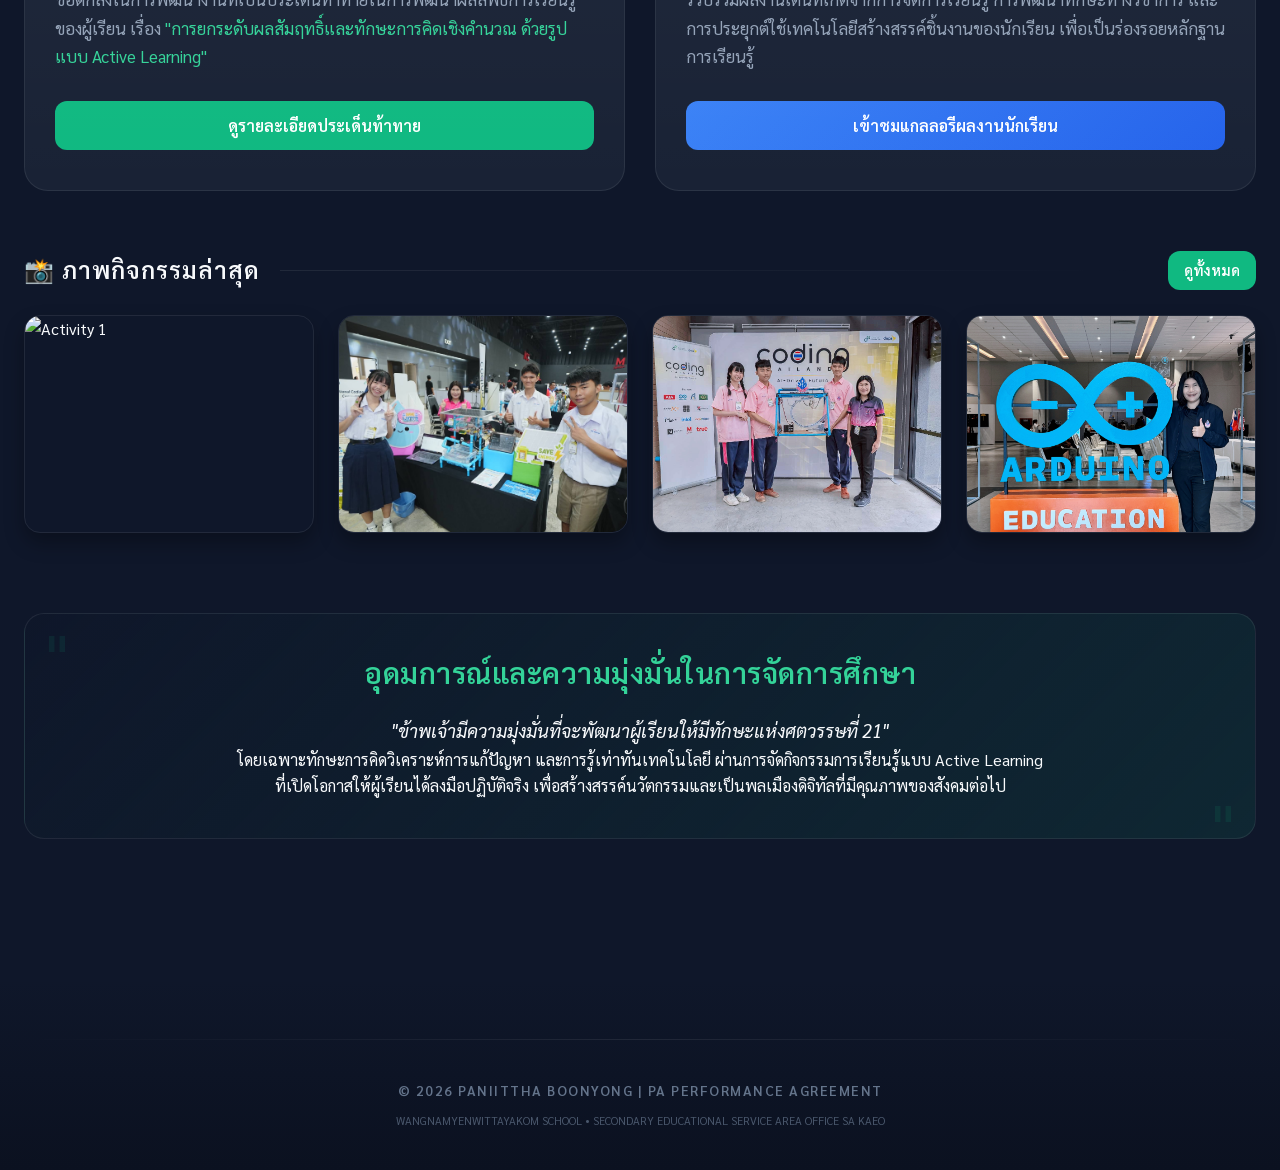
==== commit 6c1e3914: "Update index.html" ====
--- a/index.html
+++ b/index.html
@@ -1,3 +1,4 @@
+
 <!DOCTYPE html>
 <html lang="th">
 <head>
@@ -81,19 +82,19 @@
     <div class="container" style="margin-top: -30px; margin-bottom: 50px; position: relative; z-index: 10;">
         <div style="display: grid; grid-template-columns: repeat(auto-fit, minmax(200px, 1fr)); gap: 20px;">
             <div class="card" data-aos="zoom-in" data-aos-delay="100" style="padding: 25px 20px; text-align: center; border-radius: 15px; background: rgba(15, 23, 42, 0.8); backdrop-filter: blur(10px); border-bottom: 3px solid var(--primary);">
-                <div style="font-size: 2.5rem; font-weight: 700; color: var(--primary-light); margin-bottom: 5px; text-shadow: 0 0 10px rgba(16, 185, 129, 0.3);">44</div>
+                <div style="font-size: 2.5rem; font-weight: 700; color: var(--primary-light); margin-bottom: 5px; text-shadow: 0 0 10px rgba(16, 185, 129, 0.3);">39</div>
                 <div style="color: var(--text-dim); font-size: 0.95rem;">ชั่วโมงปฏิบัติงาน/สัปดาห์</div>
             </div>
             <div class="card" data-aos="zoom-in" data-aos-delay="200" style="padding: 25px 20px; text-align: center; border-radius: 15px; background: rgba(15, 23, 42, 0.8); backdrop-filter: blur(10px); border-bottom: 3px solid #3b82f6;">
-                <div style="font-size: 2.5rem; font-weight: 700; color: #60a5fa; margin-bottom: 5px; text-shadow: 0 0 10px rgba(59, 130, 246, 0.3);">12+</div>
+                <div style="font-size: 2.5rem; font-weight: 700; color: #60a5fa; margin-bottom: 5px; text-shadow: 0 0 10px rgba(59, 130, 246, 0.3);">4+</div>
                 <div style="color: var(--text-dim); font-size: 0.95rem;">สื่อนวัตกรรมการเรียนรู้</div>
             </div>
             <div class="card" data-aos="zoom-in" data-aos-delay="300" style="padding: 25px 20px; text-align: center; border-radius: 15px; background: rgba(15, 23, 42, 0.8); backdrop-filter: blur(10px); border-bottom: 3px solid #8b5cf6;">
-                <div style="font-size: 2.5rem; font-weight: 700; color: #c4b5fd; margin-bottom: 5px; text-shadow: 0 0 10px rgba(139, 92, 246, 0.3);">100%</div>
+                <div style="font-size: 2.5rem; font-weight: 700; color: #c4b5fd; margin-bottom: 5px; text-shadow: 0 0 10px rgba(139, 92, 246, 0.3);">80%</div>
                 <div style="color: var(--text-dim); font-size: 0.95rem;">บรรลุผลลัพธ์การเรียนรู้</div>
             </div>
             <div class="card" data-aos="zoom-in" data-aos-delay="400" style="padding: 25px 20px; text-align: center; border-radius: 15px; background: rgba(15, 23, 42, 0.8); backdrop-filter: blur(10px); border-bottom: 3px solid #f59e0b;">
-                <div style="font-size: 2.5rem; font-weight: 700; color: #fbbf24; margin-bottom: 5px; text-shadow: 0 0 10px rgba(245, 158, 11, 0.3);">8+</div>
+                <div style="font-size: 2.5rem; font-weight: 700; color: #fbbf24; margin-bottom: 5px; text-shadow: 0 0 10px rgba(245, 158, 11, 0.3);">15+</div>
                 <div style="color: var(--text-dim); font-size: 0.95rem;">งานนโยบายและโครงการ</div>
             </div>
         </div>
@@ -184,25 +185,25 @@
                 <a href="activities.html" class="btn" style="padding: 8px 16px; font-size: 0.9rem; white-space: nowrap;">ดูทั้งหมด</a>
             </div>
             <div class="image-grid-outside" style="margin-top: 25px;">
-                <div class="image-box" data-aos="zoom-in" data-aos-delay="100" onclick="window.location.href='activities.html'">
+                <div class="image-box" data-aos="zoom-in" data-aos-delay="100">
                     <img src="assets/image/3.30.jpg" alt="Activity 1">
                     <div class="image-overlay">
+                        <span>ดูรูปภาพ</span> 
+                    </div>
+                </div>
+                <div class="image-box" data-aos="zoom-in" data-aos-delay="200">
+                    <img src="assets/image/CODING.jpg" alt="Activity 2">
+                    <div class="image-overlay">
                         <span>ดูรูปภาพ</span>
                     </div>
                 </div>
-                <div class="image-box" data-aos="zoom-in" data-aos-delay="200" onclick="window.location.href='activities.html'">
-                    <img src="assets/image/CODING.jpg" alt="Activity 2">
+                <div class="image-box" data-aos="zoom-in" data-aos-delay="300">
+                    <img src="assets/image/3.31.jpg" alt="Activity 3">
                     <div class="image-overlay">
                         <span>ดูรูปภาพ</span>
                     </div>
                 </div>
-                <div class="image-box" data-aos="zoom-in" data-aos-delay="300" onclick="window.location.href='activities.html'">
-                    <img src="assets/image/3.31.jpg" alt="Activity 3">
-                    <div class="image-overlay">
-                        <span>ดูรูปภาพ</span>
-                    </div>
-                </div>
-                <div class="image-box" data-aos="zoom-in" data-aos-delay="400" onclick="window.location.href='activities.html'">
+                <div class="image-box" data-aos="zoom-in" data-aos-delay="400">
                     <img src="assets/image/3.102.jpg" alt="Activity 4">
                     <div class="image-overlay">
                         <span>ดูรูปภาพ</span>
--- a/style.css
+++ b/style.css
@@ -795,7 +795,11 @@
     gap: 30px;
     padding: 40px 20px;
   }
-}
+  .table-container {
+    overflow-x: auto;
+  }
+}
+
 @media (max-width: 768px) {
   .nav-wrapper {
     flex-direction: column;
@@ -804,6 +808,11 @@
   .nav-menu {
     flex-wrap: wrap;
     justify-content: center;
+    gap: 5px;
+  }
+  .nav-menu a {
+    padding: 6px 12px;
+    font-size: 0.9rem;
   }
   .card-footer {
     flex-direction: column;
@@ -816,11 +825,62 @@
   .hero {
     padding: 40px 0 80px;
   }
+  .banner-container {
+    height: 250px;
+    margin-bottom: -100px;
+  }
   .profile-img-container {
-    width: 160px;
-    height: 160px;
+    width: 150px;
+    height: 150px;
   }
   .profile-text h1 {
-    font-size: 2.2rem;
-  }
-}
+    font-size: 2rem;
+  }
+  .profile-header-card {
+    padding: 30px 20px;
+  }
+  .section-title {
+    font-size: 1.8rem;
+  }
+  .card {
+    padding: 25px 20px;
+  }
+  .showcase-header {
+    flex-direction: column;
+    align-items: flex-start;
+    gap: 10px;
+  }
+  .btn-evidence {
+    width: 100%;
+    text-align: center;
+  }
+}
+
+@media (max-width: 480px) {
+  .banner-container {
+    height: 200px;
+    margin-bottom: -80px;
+  }
+  .profile-img-container {
+    width: 120px;
+    height: 120px;
+  }
+  .profile-text h1 {
+    font-size: 1.6rem;
+  }
+  .nav-menu a {
+    padding: 5px 8px;
+    font-size: 0.85rem;
+  }
+  .card-header {
+    flex-direction: column;
+    align-items: flex-start;
+    gap: 15px;
+  }
+  .content-box {
+    padding: 15px;
+  }
+  .summary-value {
+    font-size: 2.8rem;
+  }
+}
